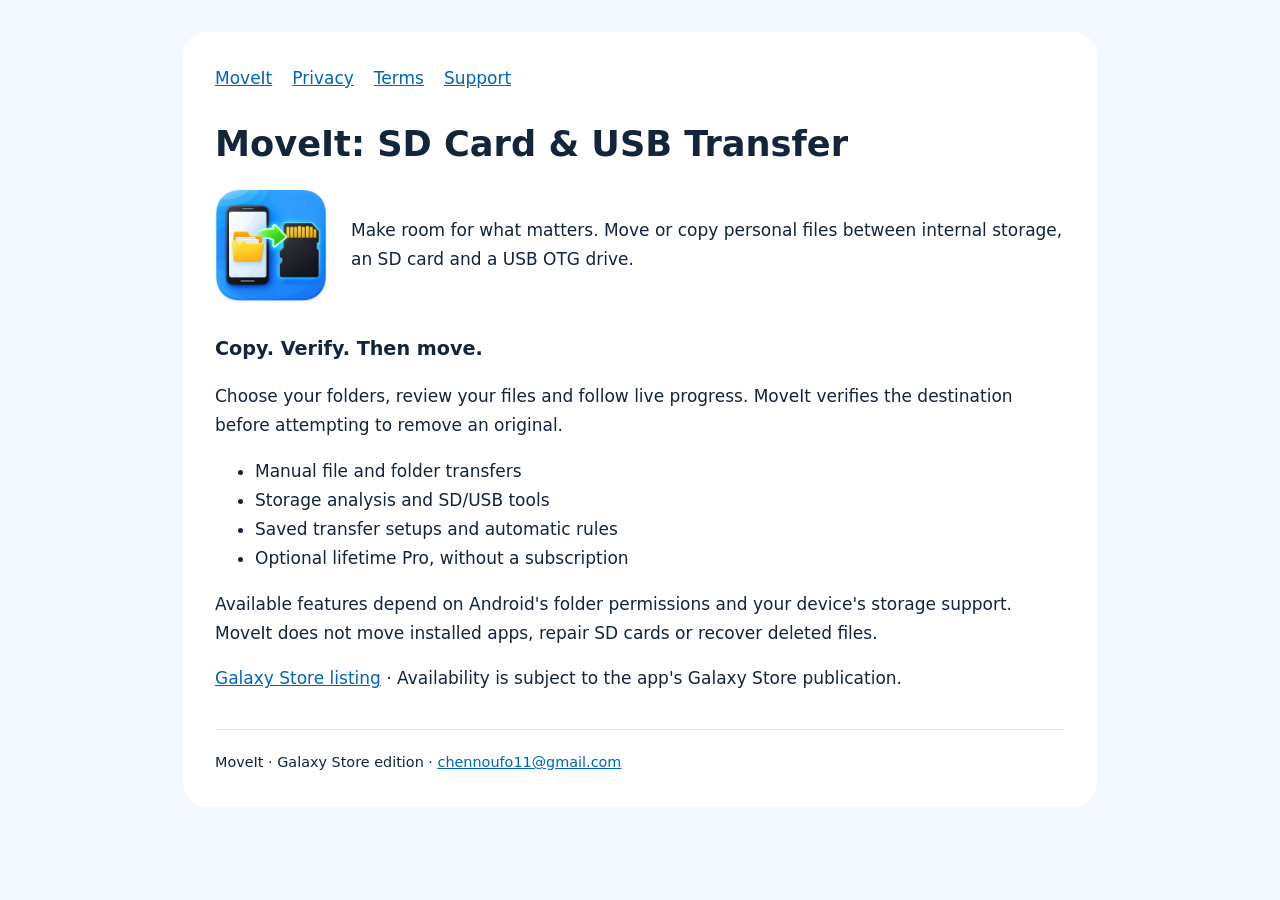
==== index.html @ 819d9bca "Prepare MoveIt Galaxy support pages and ads-off remote defaults" ====
<!doctype html>
<html lang="en"><head><meta charset="utf-8"><meta name="viewport" content="width=device-width, initial-scale=1"><title>MoveIt: SD Card & USB Transfer</title><style>body{margin:0;background:#f4f8ff;color:#13243b;font:17px/1.7 system-ui,-apple-system,sans-serif}main{max-width:850px;margin:32px auto;padding:32px;background:white;border-radius:24px}h1{font-size:2.2rem;line-height:1.2}h2{font-size:1.2rem;margin-top:2rem}a{color:#0065b8}nav{display:flex;gap:20px;flex-wrap:wrap;margin-bottom:30px}code{overflow-wrap:anywhere}.hero{display:flex;gap:24px;align-items:center}.icon{width:112px;height:112px}footer{border-top:1px solid #dce5f0;margin-top:36px;padding-top:20px;font-size:.9rem}@media(max-width:620px){main{margin:0;padding:24px;border-radius:0}.hero{align-items:start}.icon{width:80px;height:80px}h1{font-size:1.8rem}}</style></head><body><main><nav><a href="index.html">MoveIt</a><a href="privacy.html">Privacy</a><a href="terms.html">Terms</a><a href="help.html">Support</a></nav><h1>MoveIt: SD Card & USB Transfer</h1><div class="hero"><img class="icon" src="icon.png" alt="MoveIt phone to SD card icon"><p>Make room for what matters. Move or copy personal files between internal storage, an SD card and a USB OTG drive.</p></div><h2>Copy. Verify. Then move.</h2><p>Choose your folders, review your files and follow live progress. MoveIt verifies the destination before attempting to remove an original.</p><ul><li>Manual file and folder transfers</li><li>Storage analysis and SD/USB tools</li><li>Saved transfer setups and automatic rules</li><li>Optional lifetime Pro, without a subscription</li></ul><p>Available features depend on Android's folder permissions and your device's storage support. MoveIt does not move installed apps, repair SD cards or recover deleted files.</p><p><a href="https://galaxystore.samsung.com/detail/com.moveit.app.gx">Galaxy Store listing</a> · Availability is subject to the app's Galaxy Store publication.</p><footer>MoveIt · Galaxy Store edition · <a href="mailto:chennoufo11@gmail.com">chennoufo11@gmail.com</a></footer></main></body></html>
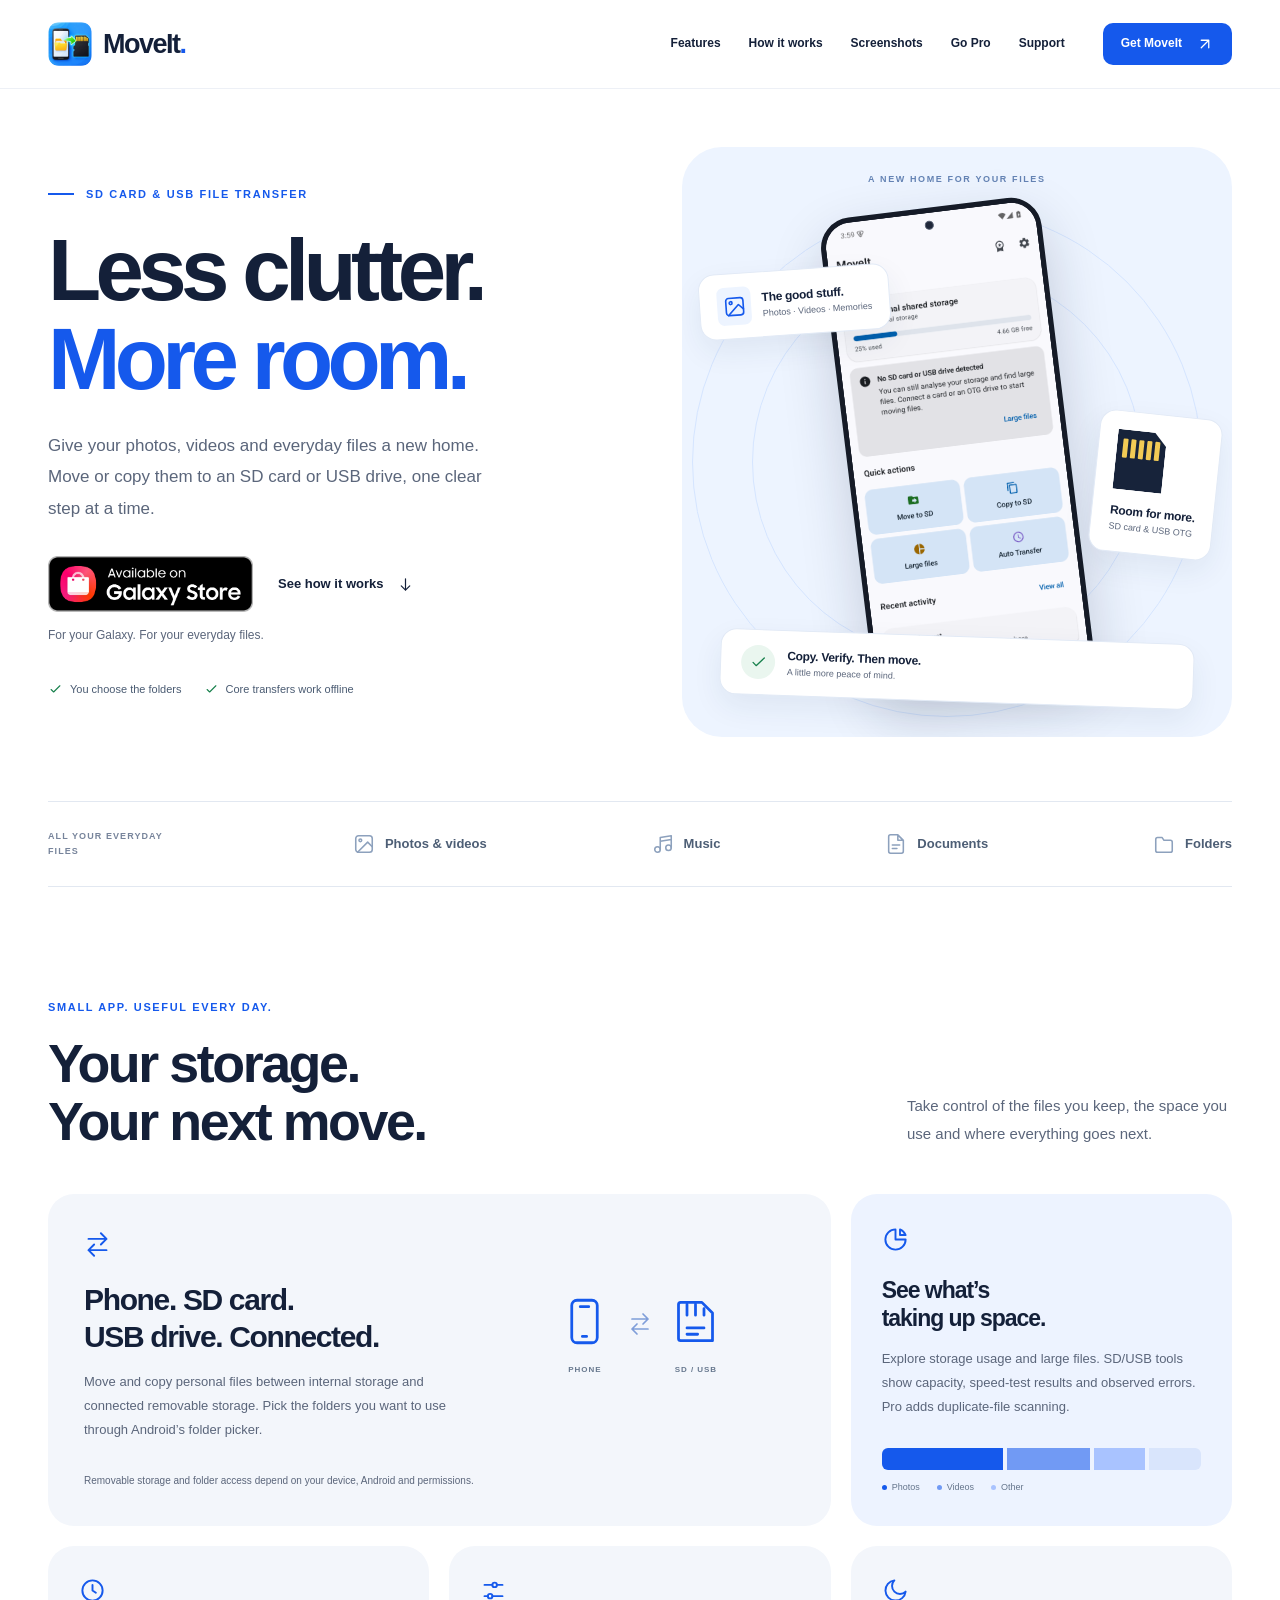
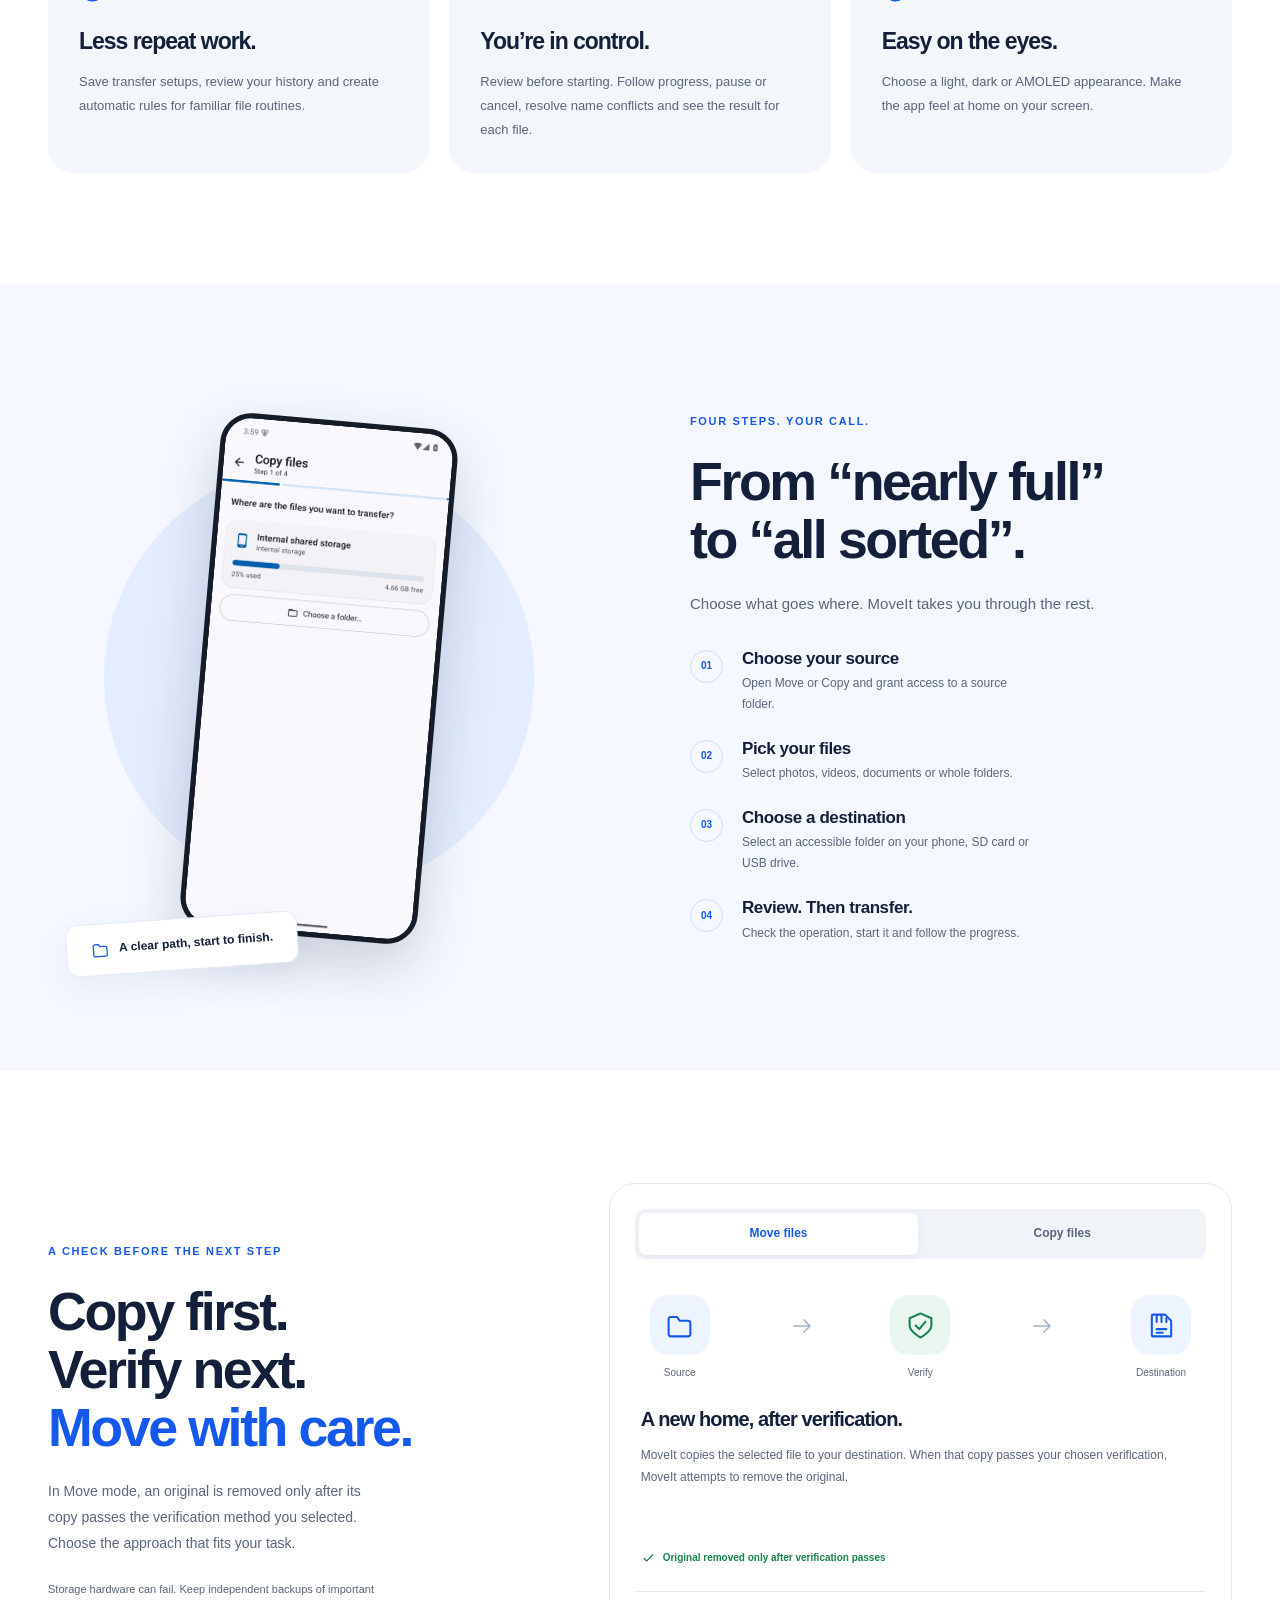
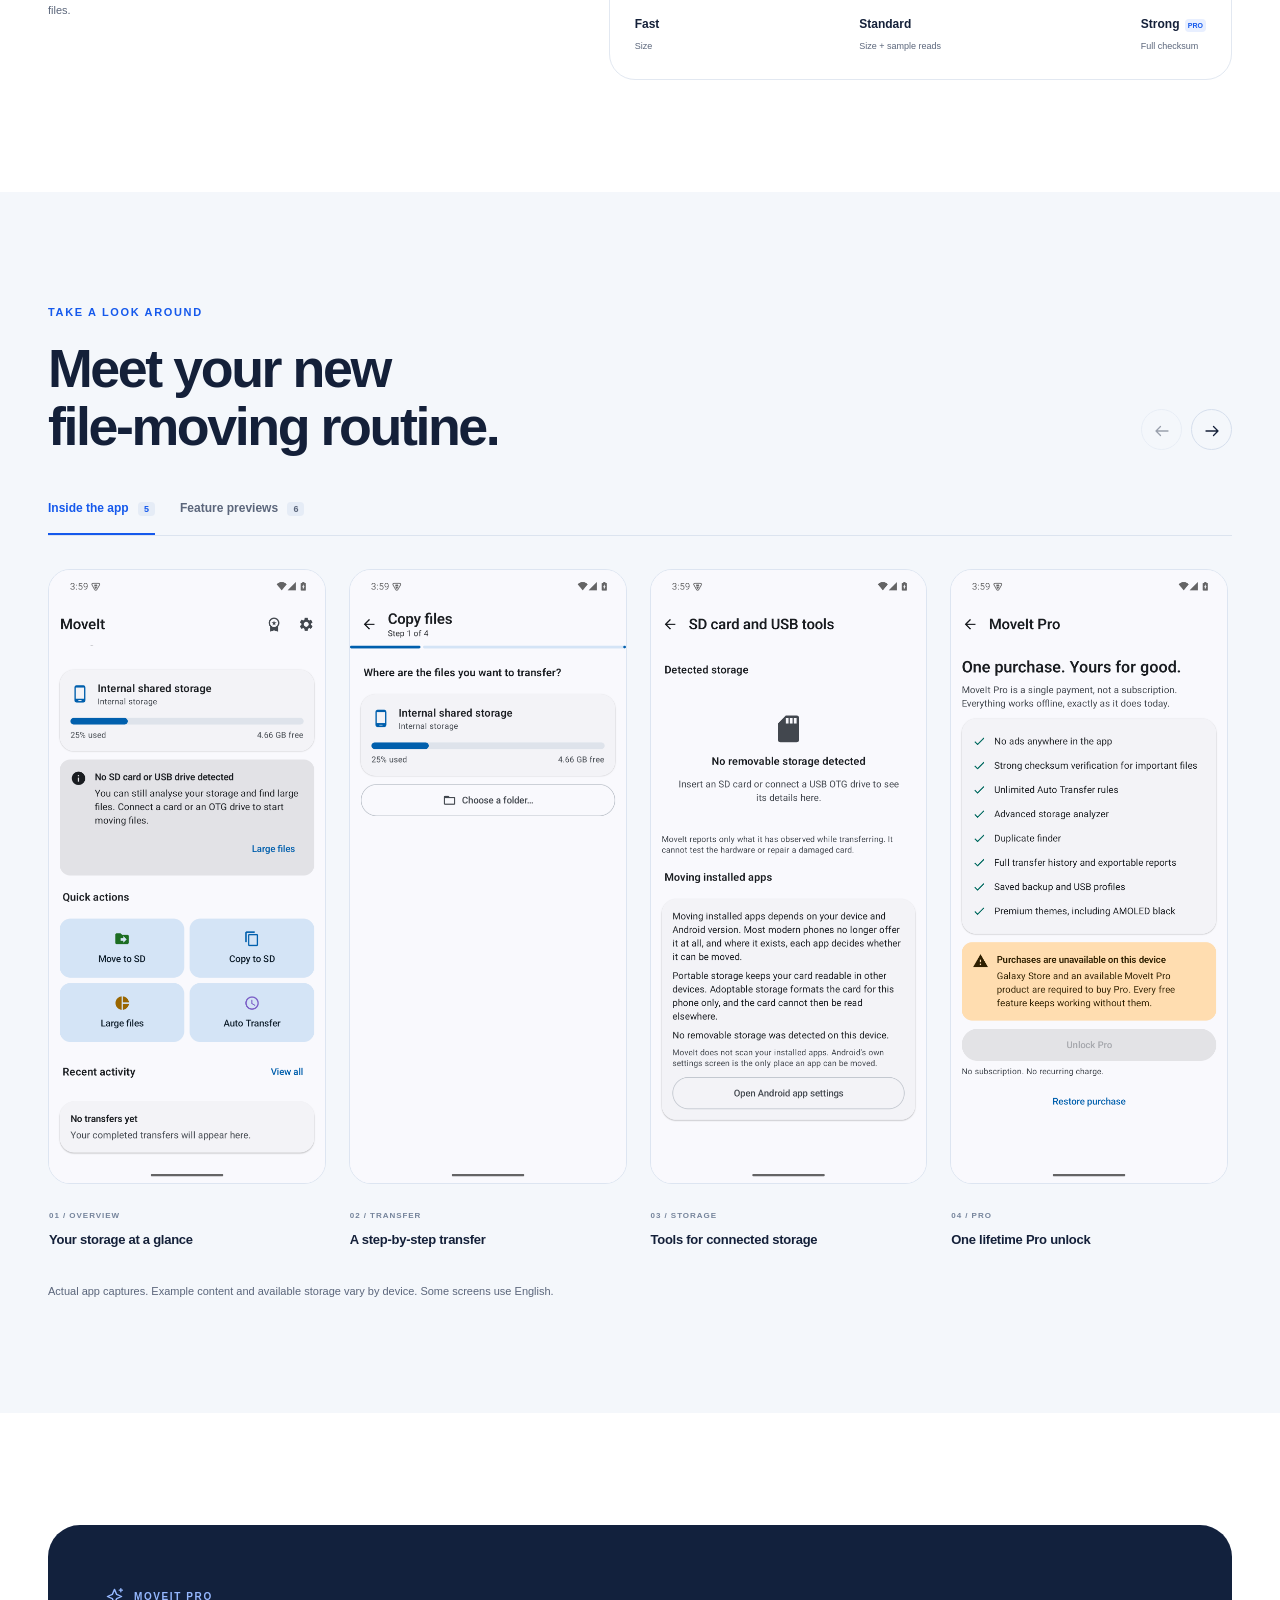
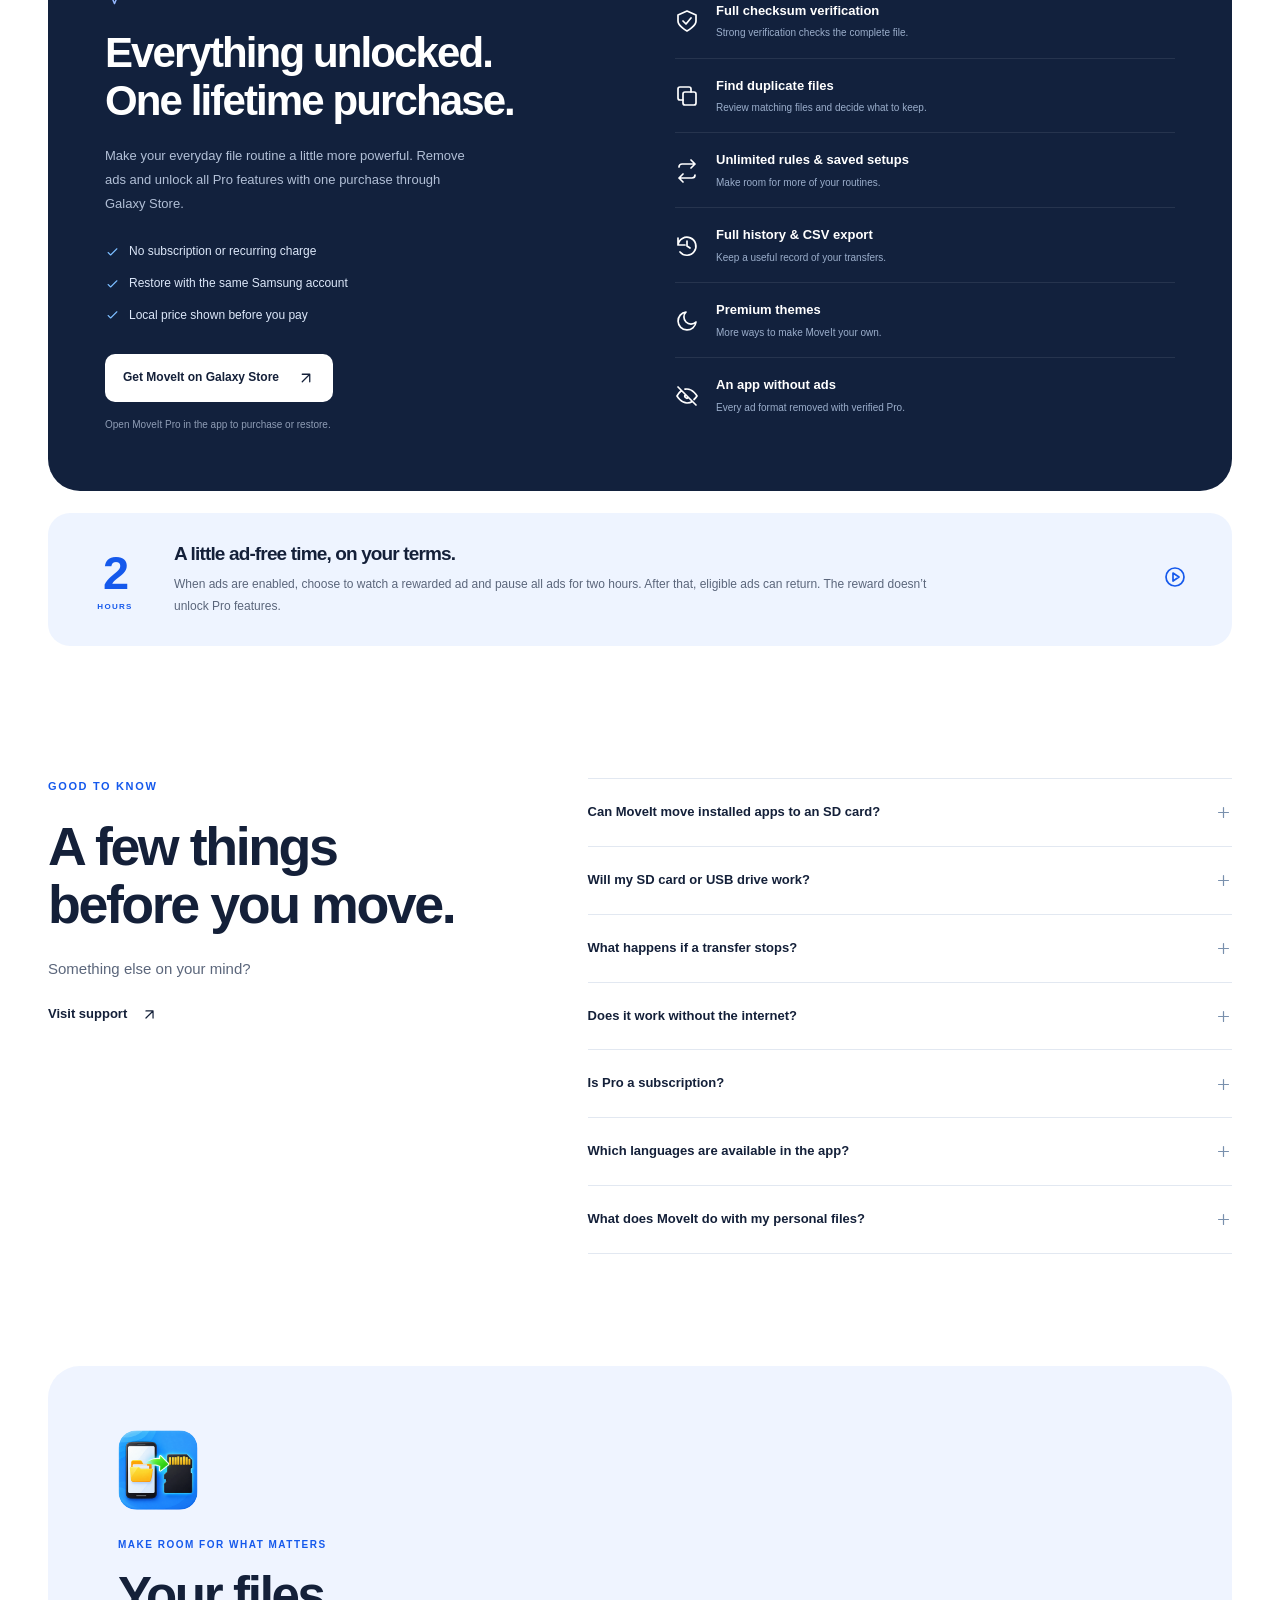
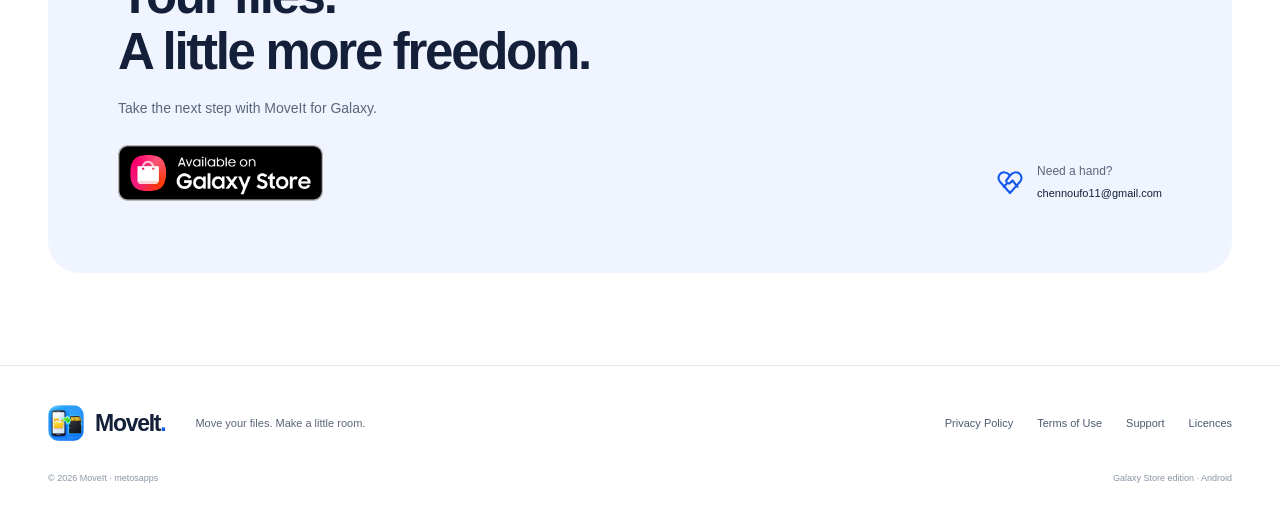
==== commit e2570577: "Build MoveIt landing page with screenshots, Pro details and support" ====
--- a/index.html
+++ b/index.html
@@ -1,2 +1,145 @@
 <!doctype html>
-<html lang="en"><head><meta charset="utf-8"><meta name="viewport" content="width=device-width, initial-scale=1"><title>MoveIt: SD Card & USB Transfer</title><style>body{margin:0;background:#f4f8ff;color:#13243b;font:17px/1.7 system-ui,-apple-system,sans-serif}main{max-width:850px;margin:32px auto;padding:32px;background:white;border-radius:24px}h1{font-size:2.2rem;line-height:1.2}h2{font-size:1.2rem;margin-top:2rem}a{color:#0065b8}nav{display:flex;gap:20px;flex-wrap:wrap;margin-bottom:30px}code{overflow-wrap:anywhere}.hero{display:flex;gap:24px;align-items:center}.icon{width:112px;height:112px}footer{border-top:1px solid #dce5f0;margin-top:36px;padding-top:20px;font-size:.9rem}@media(max-width:620px){main{margin:0;padding:24px;border-radius:0}.hero{align-items:start}.icon{width:80px;height:80px}h1{font-size:1.8rem}}</style></head><body><main><nav><a href="index.html">MoveIt</a><a href="privacy.html">Privacy</a><a href="terms.html">Terms</a><a href="help.html">Support</a></nav><h1>MoveIt: SD Card & USB Transfer</h1><div class="hero"><img class="icon" src="icon.png" alt="MoveIt phone to SD card icon"><p>Make room for what matters. Move or copy personal files between internal storage, an SD card and a USB OTG drive.</p></div><h2>Copy. Verify. Then move.</h2><p>Choose your folders, review your files and follow live progress. MoveIt verifies the destination before attempting to remove an original.</p><ul><li>Manual file and folder transfers</li><li>Storage analysis and SD/USB tools</li><li>Saved transfer setups and automatic rules</li><li>Optional lifetime Pro, without a subscription</li></ul><p>Available features depend on Android's folder permissions and your device's storage support. MoveIt does not move installed apps, repair SD cards or recover deleted files.</p><p><a href="https://galaxystore.samsung.com/detail/com.moveit.app.gx">Galaxy Store listing</a> · Availability is subject to the app's Galaxy Store publication.</p><footer>MoveIt · Galaxy Store edition · <a href="mailto:chennoufo11@gmail.com">chennoufo11@gmail.com</a></footer></main></body></html>
+<html lang="en">
+<head>
+  <meta charset="utf-8">
+  <meta name="viewport" content="width=device-width, initial-scale=1">
+  <meta name="theme-color" content="#1559ec">
+  <title>MoveIt — SD Card & USB File Transfer for Galaxy</title>
+  <meta name="description" content="Make room for what matters. Move and copy photos, videos, documents and folders to SD cards and USB OTG drives with MoveIt. Get it on Galaxy Store.">
+  <link rel="canonical" href="https://metosapps.github.io/moveit-galaxy-config/">
+  <meta property="og:type" content="website">
+  <meta property="og:title" content="MoveIt — Less clutter. More room.">
+  <meta property="og:description" content="Your files, a little more freedom. Move or copy to an SD card or USB drive. Galaxy Store edition.">
+  <meta property="og:url" content="https://metosapps.github.io/moveit-galaxy-config/">
+  <meta property="og:image" content="https://metosapps.github.io/moveit-galaxy-config/assets/07-featured-banner.png">
+  <meta property="og:image:width" content="1672">
+  <meta property="og:image:height" content="941">
+  <meta name="twitter:card" content="summary_large_image">
+  <link rel="icon" type="image/png" href="icon.png">
+  <link rel="apple-touch-icon" href="icon.png">
+  <link rel="stylesheet" href="styles.css">
+  <script src="site-config.js" defer></script>
+  <script src="site.js" defer></script>
+  <script type="application/ld+json">
+  {"@context":"https://schema.org","@type":"SoftwareApplication","name":"MoveIt","applicationCategory":"UtilitiesApplication","operatingSystem":"Android","description":"Move and copy personal files between internal storage, SD cards and USB OTG drives.","url":"https://metosapps.github.io/moveit-galaxy-config/","image":"https://metosapps.github.io/moveit-galaxy-config/icon.png","downloadUrl":"https://galaxystore.samsung.com/detail/com.moveit.app.gx","softwareVersion":"1.0.1","isAccessibleForFree":true}
+  </script>
+</head>
+<body>
+<a class="skip-link" href="#main">Skip to content</a>
+<header class="site-header">
+  <div class="container nav-wrap">
+    <a class="brand" href="./" aria-label="MoveIt home"><img src="icon.png" alt="" width="44" height="44"><span>MoveIt<span class="brand-dot">.</span></span></a>
+    <button class="menu-toggle" type="button" aria-label="Open navigation" aria-expanded="false" aria-controls="main-nav"><i data-icon="menu"></i></button>
+    <nav id="main-nav" class="main-nav" aria-label="Main navigation">
+      <a href="#features">Features</a><a href="#how-it-works">How it works</a><a href="#screenshots">Screenshots</a><a href="#pro">Go Pro</a><a href="help.html">Support</a>
+    </nav>
+    <a class="button button-small nav-download" data-store-link href="https://galaxystore.samsung.com/detail/com.moveit.app.gx" target="_blank" rel="noopener">Get MoveIt <i data-icon="arrow-up-right"></i></a>
+  </div>
+</header>
+<main id="main">
+  <section class="hero container" aria-labelledby="hero-title">
+    <div class="hero-copy">
+      <div class="eyebrow"><span class="eyebrow-line"></span> SD CARD & USB FILE TRANSFER</div>
+      <h1 id="hero-title">Less clutter.<br><span>More room.</span></h1>
+      <p class="hero-description">Give your photos, videos and everyday files a new home. Move or copy them to an SD card or USB drive, one clear step at a time.</p>
+      <div class="hero-actions">
+        <a class="store-badge" data-store-link href="https://galaxystore.samsung.com/detail/com.moveit.app.gx" target="_blank" rel="noopener" aria-label="Download MoveIt on Galaxy Store"><img src="assets/galaxy-store-badge.png" alt="Available on Galaxy Store" width="652" height="177"></a>
+        <a class="text-link" href="#how-it-works">See how it works <i data-icon="arrow-down"></i></a>
+      </div>
+      <p class="hero-note">For your Galaxy. For your everyday files.</p>
+      <div class="hero-trust"><span><i data-icon="check"></i> You choose the folders</span><span><i data-icon="check"></i> Core transfers work offline</span></div>
+    </div>
+    <div class="hero-visual" aria-label="MoveIt dashboard preview">
+      <div class="visual-orbit orbit-one"></div><div class="visual-orbit orbit-two"></div>
+      <div class="visual-label">A NEW HOME FOR YOUR FILES</div>
+      <div class="phone hero-phone"><img src="assets/screen-dashboard.png" alt="MoveIt dashboard with storage overview and shortcuts to move, copy, large files and auto transfer" width="1080" height="2400" fetchpriority="high"><span class="phone-camera" aria-hidden="true"></span></div>
+      <div class="floating-card media-float" aria-hidden="true"><div class="file-glyph"><i data-icon="image"></i></div><div><strong>The good stuff.</strong><span>Photos · Videos · Memories</span></div></div>
+      <div class="floating-card sd-float" aria-hidden="true"><div class="sd-graphic"><span></span><span></span><span></span><span></span><span></span></div><strong>Room for more.</strong><span>SD card & USB OTG</span></div>
+      <div class="floating-card verify-float" aria-hidden="true"><div class="verified-icon"><i data-icon="check"></i></div><div><strong>Copy. Verify. Then move.</strong><span>A little more peace of mind.</span></div></div>
+    </div>
+  </section>
+
+  <div class="file-strip container" aria-label="Supported personal file types">
+    <span class="strip-label">ALL YOUR EVERYDAY FILES</span>
+    <span><i data-icon="image"></i> Photos & videos</span><span><i data-icon="music"></i> Music</span><span><i data-icon="file"></i> Documents</span><span><i data-icon="folder"></i> Folders</span>
+  </div>
+
+  <section class="section container" id="features" aria-labelledby="features-title">
+    <div class="section-heading"><div><p class="eyebrow">SMALL APP. USEFUL EVERY DAY.</p><h2 id="features-title">Your storage.<br>Your next move.</h2></div><p>Take control of the files you keep, the space you use and where everything goes next.</p></div>
+    <div class="feature-grid">
+      <article class="feature feature-wide"><div class="feature-text"><span class="feature-icon"><i data-icon="transfer"></i></span><h3>Phone. SD card.<br>USB drive. Connected.</h3><p>Move and copy personal files between internal storage and connected removable storage. Pick the folders you want to use through Android’s folder picker.</p></div><div class="connection-diagram" aria-hidden="true"><div class="device-node"><i data-icon="smartphone"></i><span>PHONE</span></div><div class="connection-line"><i data-icon="transfer"></i></div><div class="device-node"><i data-icon="sd-card"></i><span>SD / USB</span></div></div><p class="fine-print">Removable storage and folder access depend on your device, Android and permissions.</p></article>
+      <article class="feature feature-blue"><span class="feature-icon"><i data-icon="chart"></i></span><h3>See what’s<br>taking up space.</h3><p>Explore storage usage and large files. SD/USB tools show capacity, speed-test results and observed errors. Pro adds duplicate-file scanning.</p><div class="storage-art" aria-hidden="true"><span></span><span></span><span></span><span></span></div><div class="storage-legend" aria-hidden="true"><span>Photos</span><span>Videos</span><span>Other</span></div></article>
+      <article class="feature"><span class="feature-icon"><i data-icon="clock"></i></span><h3>Less repeat work.</h3><p>Save transfer setups, review your history and create automatic rules for familiar file routines.</p></article>
+      <article class="feature"><span class="feature-icon"><i data-icon="sliders"></i></span><h3>You’re in control.</h3><p>Review before starting. Follow progress, pause or cancel, resolve name conflicts and see the result for each file.</p></article>
+      <article class="feature"><span class="feature-icon"><i data-icon="moon"></i></span><h3>Easy on the eyes.</h3><p>Choose a light, dark or AMOLED appearance. Make the app feel at home on your screen.</p></article>
+    </div>
+  </section>
+
+  <section class="workflow-section" id="how-it-works" aria-labelledby="workflow-title">
+    <div class="container workflow-layout">
+      <div class="workflow-visual"><div class="workflow-circle"></div><div class="phone workflow-phone"><img src="assets/screen-copy-wizard.png" alt="The MoveIt copy wizard showing source, file selection, destination and review steps" width="1080" height="2400" loading="lazy"></div><span class="workflow-sticker"><i data-icon="folder"></i> A clear path, start to finish.</span></div>
+      <div class="workflow-copy"><p class="eyebrow">FOUR STEPS. YOUR CALL.</p><h2 id="workflow-title">From “nearly full”<br>to “all sorted”.</h2><p class="section-intro">Choose what goes where. MoveIt takes you through the rest.</p>
+        <ol class="steps"><li><span>01</span><div><h3>Choose your source</h3><p>Open Move or Copy and grant access to a source folder.</p></div></li><li><span>02</span><div><h3>Pick your files</h3><p>Select photos, videos, documents or whole folders.</p></div></li><li><span>03</span><div><h3>Choose a destination</h3><p>Select an accessible folder on your phone, SD card or USB drive.</p></div></li><li><span>04</span><div><h3>Review. Then transfer.</h3><p>Check the operation, start it and follow the progress.</p></div></li></ol>
+      </div>
+    </div>
+  </section>
+
+  <section class="section container verification-section" aria-labelledby="verify-title">
+    <div class="verification-copy"><p class="eyebrow">A CHECK BEFORE THE NEXT STEP</p><h2 id="verify-title">Copy first.<br>Verify next.<br><span>Move with care.</span></h2><p>In Move mode, an original is removed only after its copy passes the verification method you selected. Choose the approach that fits your task.</p><p class="fine-print">Storage hardware can fail. Keep independent backups of important files.</p></div>
+    <div class="mode-panel">
+      <div class="segmented" role="group" aria-label="Compare copy and move modes"><button type="button" class="active" data-mode="move" aria-pressed="true">Move files</button><button type="button" data-mode="copy" aria-pressed="false">Copy files</button></div>
+      <div class="mode-diagram" aria-hidden="true"><div><span class="round-icon"><i data-icon="folder"></i></span><small>Source</small></div><i class="diagram-arrow" data-icon="arrow-right"></i><div><span class="round-icon check-round"><i data-icon="shield-check"></i></span><small>Verify</small></div><i class="diagram-arrow" data-icon="arrow-right"></i><div><span class="round-icon"><i data-icon="sd-card"></i></span><small>Destination</small></div></div>
+      <div class="mode-content" aria-live="polite"><h3 id="mode-title">A new home, after verification.</h3><p id="mode-text">MoveIt copies the selected file to your destination. When that copy passes your chosen verification, MoveIt attempts to remove the original.</p><span class="mode-outcome" id="mode-outcome"><i data-icon="check"></i> Original removed only after verification passes</span></div>
+      <div class="verification-levels"><span>Fast <small>Size</small></span><span>Standard <small>Size + sample reads</small></span><span>Strong <b>PRO</b><small>Full checksum</small></span></div>
+    </div>
+  </section>
+
+  <section class="screens-section section" id="screenshots" aria-labelledby="screens-title">
+    <div class="container"><div class="section-heading"><div><p class="eyebrow">TAKE A LOOK AROUND</p><h2 id="screens-title">Meet your new<br>file-moving routine.</h2></div><div class="gallery-controls"><button class="round-button" data-gallery-prev aria-label="Previous screenshots"><i data-icon="arrow-left"></i></button><button class="round-button" data-gallery-next aria-label="Next screenshots"><i data-icon="arrow-right"></i></button></div></div>
+      <div class="gallery-tabs" role="tablist" aria-label="Screenshot galleries"><button id="tab-app" role="tab" aria-selected="true" aria-controls="gallery-app" class="active" tabindex="0" data-gallery-tab="app">Inside the app <span>5</span></button><button id="tab-features" role="tab" aria-selected="false" aria-controls="gallery-features" tabindex="-1" data-gallery-tab="features">Feature previews <span>6</span></button></div>
+      <div id="gallery-app" class="gallery-track" role="tabpanel" aria-labelledby="tab-app" tabindex="0">
+        <figure class="screenshot-card"><button class="screenshot-open" data-preview="assets/screen-dashboard.png" data-caption="Your storage at a glance" aria-label="Enlarge dashboard screenshot"><img src="assets/screen-dashboard.png" alt="MoveIt dashboard with storage summary and quick actions" width="1080" height="2400" loading="lazy"></button><figcaption><span>01 / OVERVIEW</span><h3>Your storage at a glance</h3></figcaption></figure>
+        <figure class="screenshot-card"><button class="screenshot-open" data-preview="assets/screen-copy-wizard.png" data-caption="A step-by-step transfer" aria-label="Enlarge copy wizard screenshot"><img src="assets/screen-copy-wizard.png" alt="Copy wizard with source, files, destination and review stages" width="1080" height="2400" loading="lazy"></button><figcaption><span>02 / TRANSFER</span><h3>A step-by-step transfer</h3></figcaption></figure>
+        <figure class="screenshot-card"><button class="screenshot-open" data-preview="assets/screen-sd-usb-tools.png" data-caption="Tools for connected storage" aria-label="Enlarge SD and USB tools screenshot"><img src="assets/screen-sd-usb-tools.png" alt="SD and USB tools in MoveIt" width="1080" height="2400" loading="lazy"></button><figcaption><span>03 / STORAGE</span><h3>Tools for connected storage</h3></figcaption></figure>
+        <figure class="screenshot-card"><button class="screenshot-open" data-preview="assets/screen-samsung-pro.png" data-caption="One lifetime Pro unlock" aria-label="Enlarge MoveIt Pro screenshot"><img src="assets/screen-samsung-pro.png" alt="MoveIt Pro features and Samsung purchase controls" width="1080" height="2400" loading="lazy"></button><figcaption><span>04 / PRO</span><h3>One lifetime Pro unlock</h3></figcaption></figure>
+        <figure class="screenshot-card"><button class="screenshot-open" data-preview="assets/screen-reward.png" data-caption="An optional two-hour ad break" aria-label="Enlarge ad-free reward screenshot"><img src="assets/screen-reward.png" alt="MoveIt with an active two-hour ad-free reward" width="1080" height="2400" loading="lazy"></button><figcaption><span>05 / REWARDS</span><h3>An optional two-hour ad break</h3></figcaption></figure>
+      </div>
+      <div id="gallery-features" class="gallery-track gallery-promotional" role="tabpanel" aria-labelledby="tab-features" tabindex="0" hidden>
+        <figure class="screenshot-card"><button class="screenshot-open" data-preview="assets/01-move-files-make-room.png" data-caption="Move files. Make room." aria-label="Enlarge product overview poster"><img src="assets/01-move-files-make-room.png" alt="MoveIt promotional overview of moving personal files to an SD card" width="941" height="1672" loading="lazy"></button><figcaption><span>01 / MOVEIT</span><h3>Move files. Make room.</h3></figcaption></figure>
+        <figure class="screenshot-card"><button class="screenshot-open" data-preview="assets/02-pick-review-transfer.png" data-caption="Pick. Review. Transfer." aria-label="Enlarge transfer workflow poster"><img src="assets/02-pick-review-transfer.png" alt="Promotional composition of the four-step transfer workflow" width="941" height="1672" loading="lazy"></button><figcaption><span>02 / WORKFLOW</span><h3>Pick. Review. Transfer.</h3></figcaption></figure>
+        <figure class="screenshot-card"><button class="screenshot-open" data-preview="assets/03-copy-verify-move.png" data-caption="Copy. Verify. Then move." aria-label="Enlarge verification poster"><img src="assets/03-copy-verify-move.png" alt="Promotional composition explaining copy verification before source removal" width="941" height="1672" loading="lazy"></button><figcaption><span>03 / VERIFICATION</span><h3>Copy. Verify. Then move.</h3></figcaption></figure>
+        <figure class="screenshot-card"><button class="screenshot-open" data-preview="assets/04-sd-and-usb.png" data-caption="SD cards. USB drives. One app." aria-label="Enlarge removable storage poster"><img src="assets/04-sd-and-usb.png" alt="Promotional composition showing SD card and USB storage support" width="941" height="1672" loading="lazy"></button><figcaption><span>04 / CONNECT</span><h3>SD cards. USB drives. One app.</h3></figcaption></figure>
+        <figure class="screenshot-card"><button class="screenshot-open" data-preview="assets/05-two-hours-ad-free.png" data-caption="Watch once. Pause ads." aria-label="Enlarge ad-free reward poster"><img src="assets/05-two-hours-ad-free.png" alt="Promotional composition describing an optional rewarded ad for two hours without ads" width="941" height="1672" loading="lazy"></button><figcaption><span>05 / TWO-HOUR REWARD</span><h3>Watch once. Pause ads.</h3></figcaption></figure>
+        <figure class="screenshot-card"><button class="screenshot-open" data-preview="assets/06-lifetime-pro.png" data-caption="Unlock it all. Keep it forever." aria-label="Enlarge lifetime Pro poster"><img src="assets/06-lifetime-pro.png" alt="Promotional composition for the one-time lifetime Pro unlock" width="941" height="1672" loading="lazy"></button><figcaption><span>06 / LIFETIME PRO</span><h3>Unlock it all. Keep it forever.</h3></figcaption></figure>
+      </div>
+      <p id="gallery-note" class="fine-print gallery-note">Actual app captures. Example content and available storage vary by device. Some screens use English.</p>
+    </div>
+  </section>
+
+  <section class="section container" id="pro" aria-labelledby="pro-title">
+    <div class="pro-panel">
+      <div class="pro-copy"><span class="pro-label"><i data-icon="sparkles"></i> MOVEIT PRO</span><h2 id="pro-title">Everything unlocked.<br>One lifetime purchase.</h2><p>Make your everyday file routine a little more powerful. Remove ads and unlock all Pro features with one purchase through Galaxy Store.</p><ul class="pro-benefits"><li><i data-icon="check"></i> No subscription or recurring charge</li><li><i data-icon="check"></i> Restore with the same Samsung account</li><li><i data-icon="check"></i> Local price shown before you pay</li></ul><a class="button button-white" data-store-link href="https://galaxystore.samsung.com/detail/com.moveit.app.gx" target="_blank" rel="noopener">Get MoveIt on Galaxy Store <i data-icon="arrow-up-right"></i></a><p class="pro-footnote">Open MoveIt Pro in the app to purchase or restore.</p></div>
+      <div class="pro-features"><div><i data-icon="shield-check"></i><span><strong>Full checksum verification</strong><small>Strong verification checks the complete file.</small></span></div><div><i data-icon="copy"></i><span><strong>Find duplicate files</strong><small>Review matching files and decide what to keep.</small></span></div><div><i data-icon="repeat"></i><span><strong>Unlimited rules & saved setups</strong><small>Make room for more of your routines.</small></span></div><div><i data-icon="history"></i><span><strong>Full history & CSV export</strong><small>Keep a useful record of your transfers.</small></span></div><div><i data-icon="moon"></i><span><strong>Premium themes</strong><small>More ways to make MoveIt your own.</small></span></div><div><i data-icon="eye-off"></i><span><strong>An app without ads</strong><small>Every ad format removed with verified Pro.</small></span></div></div>
+    </div>
+    <div class="reward-strip"><span class="reward-time">2<span>HOURS</span></span><div><h3>A little ad-free time, on your terms.</h3><p>When ads are enabled, choose to watch a rewarded ad and pause all ads for two hours. After that, eligible ads can return. The reward doesn’t unlock Pro features.</p></div><i class="reward-icon" data-icon="play-circle"></i></div>
+  </section>
+
+  <section class="section container faq-section" id="faq" aria-labelledby="faq-title">
+    <div><p class="eyebrow">GOOD TO KNOW</p><h2 id="faq-title">A few things<br>before you move.</h2><p class="section-intro">Something else on your mind?</p><a href="help.html" class="text-link">Visit support <i data-icon="arrow-up-right"></i></a></div>
+    <div class="faq-list">
+      <details><summary>Can MoveIt move installed apps to an SD card?<i data-icon="plus"></i></summary><p>MoveIt transfers personal files and folders. It does not move installed apps, repair SD cards, recover deleted files or increase RAM.</p></details>
+      <details><summary>Will my SD card or USB drive work?<i data-icon="plus"></i></summary><p>Your phone must support the connected storage. For USB drives, USB OTG support and a suitable adapter may be needed. Android controls which folders you can access. System and some application folders may be restricted, and read-only or full drives cannot accept files.</p></details>
+      <details><summary>What happens if a transfer stops?<i data-icon="plus"></i></summary><p>Reopen MoveIt to review an interrupted session. Recovery can resume the session, while incomplete individual files restart from the beginning. Check results before retrying, keep separate backups and do not disconnect storage during a transfer.</p></details>
+      <details><summary>Does it work without the internet?<i data-icon="plus"></i></summary><p>Core file transfers work offline. Purchases, purchase restoration, ads and optional online services need a connection. Previously verified lifetime Pro access can work offline.</p></details>
+      <details><summary>Is Pro a subscription?<i data-icon="plus"></i></summary><p>No. MoveIt Pro is a one-time lifetime purchase for the Galaxy Store edition. Galaxy Store displays the local price before checkout. To restore, sign into the same Samsung account and use Restore purchase in the app.</p></details>
+      <details><summary>Which languages are available in the app?<i data-icon="plus"></i></summary><p>The language picker offers 30 locales with partial interface translations. Onboarding, shared controls and the dashboard are translated; some feature screens remain in English. Full functionality may not be available on devices that do not support the app’s interface languages.</p></details>
+      <details><summary>What does MoveIt do with my personal files?<i data-icon="plus"></i></summary><p>You choose the folders MoveIt can use. MoveIt does not upload your file contents, file names, paths, thumbnails or file hashes. Optional service providers have their own data practices. Read the <a href="privacy.html">Privacy Policy</a> for permissions, purchases, advertising and your controls.</p></details>
+    </div>
+  </section>
+
+  <section class="download-section container" aria-labelledby="download-title"><div><img src="icon.png" width="80" height="80" alt="MoveIt app icon"><p class="eyebrow">MAKE ROOM FOR WHAT MATTERS</p><h2 id="download-title">Your files.<br>A little more freedom.</h2><p>Take the next step with MoveIt for Galaxy.</p><a class="store-badge" data-store-link href="https://galaxystore.samsung.com/detail/com.moveit.app.gx" target="_blank" rel="noopener" aria-label="Download MoveIt on Galaxy Store"><img src="assets/galaxy-store-badge.png" alt="Available on Galaxy Store" width="652" height="177" loading="lazy"></a></div><div class="download-note"><i data-icon="heart-handshake"></i><span>Need a hand?<br><a href="mailto:chennoufo11@gmail.com">chennoufo11@gmail.com</a></span></div></section>
+</main>
+<footer class="site-footer"><div class="container"><div class="footer-top"><a class="brand" href="./"><img src="icon.png" width="36" height="36" alt=""><span>MoveIt<span class="brand-dot">.</span></span></a><p>Move your files. Make a little room.</p><nav aria-label="Footer"><a href="privacy.html">Privacy Policy</a><a href="terms.html">Terms of Use</a><a href="help.html">Support</a><a href="licenses.html">Licences</a></nav></div><div class="footer-bottom"><span>© 2026 MoveIt · metosapps</span><span>Galaxy Store edition · Android</span></div></div></footer>
+<dialog id="screenshot-dialog" class="lightbox" aria-labelledby="lightbox-caption"><div class="lightbox-bar"><p id="lightbox-caption"></p><button class="round-button" data-close-preview aria-label="Close screenshot preview"><i data-icon="x"></i></button></div><div class="lightbox-image-wrap"><img id="lightbox-image" alt=""></div><div class="lightbox-bottom"><button class="round-button" data-preview-prev aria-label="Previous screenshot"><i data-icon="arrow-left"></i></button><span id="lightbox-count"></span><button class="round-button" data-preview-next aria-label="Next screenshot"><i data-icon="arrow-right"></i></button></div></dialog>
+<noscript><p class="noscript-note">All app information and downloads are available without JavaScript. Open screenshot images directly to view them at full size.</p></noscript>
+</body></html>
--- a/styles.css
+++ b/styles.css
@@ -0,0 +1,20 @@
+@charset "UTF-8";
+:root{--ink:#142039;--muted:#5b667b;--blue:#1559ec;--blue-dark:#1046ba;--line:#e2e8f1;--paper:#fff;--pale:#f3f6fb;--green:#18814d;--radius:26px;--font:Inter,"Aptos","Helvetica Neue",Arial,sans-serif;color-scheme:light;scroll-behavior:smooth;scroll-padding-top:105px}
+*{box-sizing:border-box}body{margin:0;font:16px/1.65 var(--font);background:var(--paper);color:var(--ink);-webkit-font-smoothing:antialiased}body.modal-open{overflow:hidden}img{max-width:100%;height:auto;display:block}a{color:inherit;text-decoration:none}button,input{font:inherit}button,a{-webkit-tap-highlight-color:transparent}button{cursor:pointer}button:disabled{opacity:.4;cursor:default}button:focus-visible,a:focus-visible,summary:focus-visible,[tabindex]:focus-visible{outline:3px solid var(--blue);outline-offset:6px}p,h1,h2,h3{margin:0}ul,ol{margin:0;padding:0}svg.icon{width:24px;height:24px;display:inline-block;flex-shrink:0;vertical-align:middle;fill:none;stroke:currentColor;stroke-width:1.7;stroke-linecap:round;stroke-linejoin:round}[hidden]{display:none!important}.container{width:min(1200px,calc(100% - 96px));margin-inline:auto}.section{padding-top:112px;padding-bottom:112px}.eyebrow{font-size:11px;line-height:1.5;font-weight:750;letter-spacing:.15em;color:var(--blue);margin-bottom:22px}h1,h2,h3{letter-spacing:-.045em}h2{font-size:clamp(36px,4.2vw,55px);line-height:1.08;font-weight:720}h3{font-size:23px;line-height:1.25;font-weight:650}.fine-print{font-size:12px;line-height:1.7;color:var(--muted)}.button{display:inline-flex;gap:18px;align-items:center;justify-content:center;padding:16px 24px;border-radius:10px;background:var(--blue);color:#fff;font-size:14px;font-weight:650;border:0;transition:background .2s,transform .2s}.button:hover{background:var(--blue-dark);transform:translateY(-2px)}.button .icon{width:18px;height:18px}.button-small{padding:11px 18px;font-size:12px;gap:14px}.text-link{display:inline-flex;align-items:center;gap:14px;font-size:13px;font-weight:650;line-height:1.4}.text-link:hover{color:var(--blue)}.text-link .icon{width:17px;height:17px}.skip-link{position:fixed;top:-70px;left:20px;padding:12px 22px;background:var(--ink);color:white;z-index:1000}.skip-link:focus{top:10px}
+.site-header{position:sticky;top:0;z-index:20;background:rgba(255,255,255,.97);border-bottom:1px solid #edf0f6;backdrop-filter:blur(12px)}.nav-wrap{height:88px;display:flex;align-items:center;gap:38px}.brand{display:inline-flex;gap:11px;align-items:center;font-size:27px;font-weight:800;letter-spacing:-.055em;line-height:1}.brand img{border-radius:11px;flex-shrink:0}.brand-dot{color:var(--blue)}.main-nav{display:flex;gap:28px;margin-left:auto;font-size:12px;font-weight:600}.main-nav a{padding-block:10px}.main-nav a:hover,.site-footer nav a:hover{color:var(--blue)}.menu-toggle{display:none;border:0;background:none;padding:10px}.nav-download{flex-shrink:0}
+.hero{display:grid;grid-template-columns:1.05fr 1fr;gap:56px;align-items:center;padding-top:58px;padding-bottom:64px}.hero-copy{padding-block:28px}.hero .eyebrow{display:flex;gap:12px;align-items:center}.eyebrow-line{height:2px;width:26px;display:inline-block;background:var(--blue)}h1{font-size:clamp(58px,6.8vw,88px);line-height:1.025;font-weight:760;margin-bottom:27px;letter-spacing:-.065em}h1 span{color:var(--blue)}.hero-description{font-size:17px;line-height:1.85;max-width:440px;color:var(--muted)}.hero-actions{display:flex;align-items:center;gap:25px;flex-wrap:wrap;margin-top:32px}.store-badge{display:inline-block;border-radius:9px;transition:transform .2s;flex-shrink:0}.store-badge:hover{transform:translateY(-3px)}.store-badge img{width:205px;height:auto}.hero-note{font-size:12px;color:var(--muted);margin-top:14px}.hero-trust{margin-top:34px;display:flex;flex-wrap:wrap;gap:14px 22px;font-size:11px;color:#4a5b72}.hero-trust span{display:flex;align-items:center;gap:7px}.hero-trust .icon{width:15px;height:15px;color:var(--green)}.hero-visual{height:590px;position:relative;border-radius:40px;background:#edf4ff;isolation:isolate;overflow:hidden}.visual-orbit{position:absolute;z-index:-1;border:1px solid #d5e5ff;border-radius:50%;width:510px;height:510px;top:60px;left:10px}.orbit-two{width:390px;height:390px;top:120px;left:70px}.visual-label{position:absolute;top:25px;left:0;right:0;text-align:center;font-size:9px;font-weight:750;letter-spacing:.18em;color:#6483b4}.phone{background:#151b27;border:5px solid #151b27;border-radius:31px;overflow:hidden;box-shadow:0 22px 55px #14203930;position:relative}.phone img{width:100%;height:auto;display:block;border-radius:25px}.hero-phone{position:absolute;width:222px;left:calc(50% - 111px);top:59px;transform:rotate(-7deg);z-index:1}.phone-camera{position:absolute;top:8px;left:calc(50% - 5px);width:9px;height:9px;background:#20283a;border:1px solid #555e70;border-radius:100%}.floating-card{position:absolute;background:white;border:1px solid #e2eaf6;box-shadow:0 12px 30px #17355c12;border-radius:16px;z-index:3}.floating-card strong{display:block;font-size:12px;letter-spacing:-.025em;line-height:1.5}.floating-card span{display:block;font-size:9px;color:var(--muted);line-height:1.6}.media-float{display:flex;gap:11px;align-items:center;padding:13px 17px;left:17px;top:122px;transform:rotate(-4deg)}.file-glyph{color:var(--blue);background:#edf4ff;width:34px;height:38px;border-radius:7px;display:grid;place-items:center}.file-glyph .icon{width:23px;height:23px}.sd-float{padding:18px;right:15px;top:267px;transform:rotate(6deg);min-width:120px}.sd-graphic{display:flex;gap:3px;background:#17233a;clip-path:polygon(0 0,75% 0,100% 22%,100% 100%,0 100%);width:49px;height:60px;padding:9px 6px;margin:0 0 12px}.sd-graphic span{width:5px;height:19px;border-radius:1px;background:#f2cb55}.verify-float{padding:15px 20px;display:flex;align-items:center;gap:12px;bottom:35px;left:38px;right:38px;transform:rotate(2deg)}.verified-icon{color:var(--green);background:#eaf6ef;display:grid;place-items:center;width:34px;height:34px;border-radius:50%}.verified-icon .icon{width:19px;height:19px}
+.file-strip{border-top:1px solid var(--line);border-bottom:1px solid var(--line);padding:27px 0;display:flex;align-items:center;justify-content:space-between;gap:22px}.file-strip>span{display:flex;align-items:center;gap:10px;color:#4d5e75;font-size:13px;font-weight:600}.file-strip .icon{color:#8da1bd;width:22px;height:22px}.file-strip .strip-label{font-size:9px;letter-spacing:.12em;color:#77849b;font-weight:650;max-width:140px}.section-heading{display:flex;justify-content:space-between;gap:50px;align-items:flex-end;margin-bottom:44px}.section-heading>p{font-size:15px;line-height:1.85;color:var(--muted);max-width:325px;padding-bottom:3px}.section-heading .eyebrow{margin-bottom:19px}.feature-grid{display:grid;grid-template-columns:repeat(3,minmax(0,1fr));gap:20px}.feature{background:var(--pale);padding:31px;border-radius:var(--radius);min-width:0;position:relative}.feature h3{margin:23px 0 14px}.feature p{font-size:13px;line-height:1.85;color:var(--muted)}.feature-icon{color:var(--blue);display:inline-flex}.feature-icon .icon{width:27px;height:27px}.feature-wide{grid-column:span 2;display:grid;grid-template-columns:1.1fr .9fr;gap:25px;padding:36px}.feature-wide h3{font-size:30px}.feature-wide .fine-print{grid-column:span 2;font-size:10px;align-self:end;margin-top:5px}.connection-diagram{display:flex;align-items:center;justify-content:center;gap:13px}.device-node{display:flex;align-items:center;flex-direction:column;gap:16px;color:var(--blue)}.device-node .icon{width:51px;height:51px;stroke-width:1.3}.device-node span{color:#67788e;font-size:8px;letter-spacing:.12em;font-weight:700}.connection-line{display:flex;align-items:center;color:#7f9ed9;margin-bottom:25px}.connection-line .icon{width:34px}.feature-blue{background:#edf3ff}.storage-art{display:flex;gap:4px;height:22px;border-radius:6px;overflow:hidden;margin-top:29px}.storage-art span:nth-child(1){background:var(--blue);width:38%}.storage-art span:nth-child(2){background:#719af4;width:26%}.storage-art span:nth-child(3){background:#a9c3ff;width:16%}.storage-art span:nth-child(4){background:#d9e5fc;flex:1}.storage-legend{display:flex;gap:17px;font-size:9px;color:#65758c;margin-top:10px}.storage-legend span:before{content:"";display:inline-block;width:5px;height:5px;background:var(--blue);border-radius:50%;margin-right:5px}.storage-legend span:nth-child(2):before{background:#719af4}.storage-legend span:nth-child(3):before{background:#a9c3ff}
+.workflow-section{background:#f5f8ff;padding:88px 0}.workflow-layout{display:grid;grid-template-columns:1fr 1fr;gap:100px;align-items:center}.workflow-visual{height:610px;position:relative;display:grid;place-items:center;isolation:isolate}.workflow-circle{position:absolute;width:430px;height:430px;max-width:100%;border-radius:50%;background:#e4edff;z-index:-1}.workflow-phone{width:238px;transform:rotate(5deg);border-width:5px}.workflow-sticker{position:absolute;bottom:14px;left:18px;display:flex;align-items:center;gap:10px;background:white;box-shadow:0 12px 35px #234a8c14;border:1px solid #e4eaf4;padding:15px 24px;border-radius:12px;font-size:12px;font-weight:650;transform:rotate(-4deg)}.workflow-sticker .icon{color:var(--blue);width:18px;height:18px}.section-intro{font-size:15px;color:var(--muted);line-height:1.8;margin-top:22px}.steps{list-style:none;margin-top:31px;display:flex;flex-direction:column;gap:23px}.steps li{display:flex;gap:19px;align-items:flex-start}.steps li>span{border:1px solid #cfdcf3;color:var(--blue);font-size:10px;font-weight:650;width:33px;height:33px;flex-shrink:0;border-radius:50%;display:grid;place-items:center;margin-top:2px}.steps h3{font-size:17px;letter-spacing:-.025em;margin-bottom:4px}.steps p{font-size:12px;color:var(--muted);line-height:1.75;max-width:300px}
+.verification-section{display:grid;grid-template-columns:.85fr 1.15fr;gap:100px;align-items:center}.verification-copy h2 span{color:var(--blue)}.verification-copy>p:not(.eyebrow){font-size:14px;color:var(--muted);margin-top:23px;max-width:340px;line-height:1.85}.verification-copy>.fine-print{font-size:11px!important}.mode-panel{border:1px solid var(--line);border-radius:var(--radius);padding:25px;background:white}.segmented{display:flex;padding:4px;background:#f0f3f8;border-radius:10px;gap:4px}.segmented button{width:50%;padding:11px;border:0;border-radius:7px;background:transparent;font-size:12px;font-weight:600;color:var(--muted)}.segmented button.active{color:var(--blue);background:white;box-shadow:0 2px 8px #1b2a4210}.mode-diagram{display:flex;align-items:center;justify-content:space-between;gap:9px;margin:36px 15px 25px}.mode-diagram>div{display:flex;flex-direction:column;gap:10px;text-align:center}.mode-diagram small{font-size:10px;color:var(--muted)}.round-icon{width:60px;height:60px;border-radius:19px;background:#edf3ff;display:grid;place-items:center;color:var(--blue)}.round-icon .icon{width:29px;height:29px}.check-round{background:#eaf7f0;color:var(--green)}.diagram-arrow{width:21px!important;color:#a3b3c8;margin-bottom:25px}.mode-content{padding:0 6px}.mode-content h3{font-size:20px}.mode-content p{font-size:12px;color:var(--muted);line-height:1.85;margin-top:12px;min-height:90px}.mode-outcome{display:flex;align-items:center;gap:7px;color:var(--green);font-size:10px;margin-top:16px;font-weight:600}.mode-outcome .icon{width:15px;height:15px}.verification-levels{border-top:1px solid var(--line);padding-top:23px;margin-top:25px;display:flex;justify-content:space-between;gap:10px;font-size:12px;font-weight:650}.verification-levels small{display:block;font-size:9px;color:var(--muted);font-weight:400;margin-top:4px}.verification-levels b{font-size:7px;background:#e8efff;border-radius:4px;padding:3px;color:var(--blue);margin-left:2px}
+.screens-section{background:#f4f7fb}.gallery-controls{display:flex;gap:9px;padding-bottom:5px}.round-button{border:1px solid #d6dfed;background:transparent;border-radius:50%;padding:0;display:grid;place-items:center;width:41px;height:41px;color:var(--ink);transition:background .2s;flex-shrink:0}.round-button:hover{background:#e8eff9}.round-button .icon{width:18px;height:18px}.gallery-tabs{display:flex;gap:25px;margin-bottom:28px;border-bottom:1px solid #dce4ef}.gallery-tabs button{padding:0 0 14px;border:0;border-bottom:2px solid transparent;background:none;color:var(--muted);font-size:12px;font-weight:600}.gallery-tabs button.active{color:var(--blue);border-bottom-color:var(--blue)}.gallery-tabs button span{font-size:9px;padding:2px 6px;border-radius:4px;background:#e5ecf6;margin-left:6px}.gallery-track{display:flex;gap:23px;overflow-x:auto;overscroll-behavior-x:contain;scroll-snap-type:x mandatory;padding:5px 2px 22px;scrollbar-width:thin;scrollbar-color:#b2c3de transparent}.screenshot-card{margin:0;flex:0 0 calc((100% - 69px)/4);min-width:208px;scroll-snap-align:start}.screenshot-open{width:100%;display:block;border:1px solid #dde5f1;background:#fff;border-radius:22px;padding:0;overflow:hidden;transition:transform .2s,box-shadow .2s}.screenshot-open:hover{transform:translateY(-4px);box-shadow:0 10px 25px #16365a15}.screenshot-open img{width:100%;height:auto;aspect-ratio:9/20;object-fit:contain;background:#f8f9fd}.gallery-promotional .screenshot-open img{aspect-ratio:941/1672}.screenshot-card figcaption{margin:16px 1px 0}.screenshot-card figcaption>span{font-size:8px;letter-spacing:.12em;font-weight:650;color:#75849b}.screenshot-card h3{font-size:13px;line-height:1.5;letter-spacing:-.02em;margin-top:4px}.gallery-note{margin-top:10px;font-size:11px}
+.pro-panel{background:#12213d;color:#fff;border-radius:32px;padding:57px;display:grid;grid-template-columns:1fr 1fr;gap:70px;overflow:hidden}.pro-label{color:#95b8ff;display:inline-flex;align-items:center;gap:10px;font-size:10px;letter-spacing:.16em;font-weight:700;margin-bottom:23px}.pro-label .icon{width:19px;height:19px}.pro-copy h2{font-size:42px;line-height:1.13}.pro-copy>p{font-size:13px;color:#b1bfd6;margin-top:20px;line-height:1.85;max-width:370px}.pro-benefits{list-style:none;font-size:12px;display:flex;flex-direction:column;gap:12px;margin:26px 0 28px;color:#dce7f9}.pro-benefits li{display:flex;align-items:center;gap:9px}.pro-benefits .icon{width:15px;height:15px;color:#7bbdff}.button-white{background:white;color:var(--ink);font-size:12px;padding:14px 18px}.button-white:hover{background:#e3edff;color:var(--ink)}.pro-copy>.pro-footnote{font-size:10px;color:#8f9db5;margin-top:14px}.pro-features{display:grid;grid-template-columns:1fr;align-content:center}.pro-features>div{display:flex;align-items:center;gap:17px;border-bottom:1px solid #ffffff16;padding:16px 0}.pro-features>div:last-child{border:0}.pro-features>div>.icon{width:23px;height:23px;color:#92b8ff}.pro-features strong{display:block;font-size:13px;font-weight:550}.pro-features small{display:block;font-size:10px;color:#9baecb;margin-top:4px}.reward-strip{display:flex;gap:27px;align-items:center;background:#eef4ff;padding:29px 35px;border-radius:22px;margin-top:22px}.reward-time{font-size:47px;letter-spacing:-.05em;line-height:1;color:var(--blue);font-weight:700;min-width:64px;text-align:center}.reward-time span{display:block;font-size:8px;letter-spacing:.16em;margin-top:7px}.reward-strip h3{font-size:19px;margin-bottom:7px}.reward-strip p{font-size:12px;line-height:1.85;color:var(--muted);max-width:760px}.reward-icon{margin-left:auto;width:34px!important;height:34px!important;color:var(--blue)}
+.faq-section{padding-top:20px;display:grid;grid-template-columns:.8fr 1.2fr;gap:110px}.faq-section .text-link{margin-top:23px}.faq-list details{border-bottom:1px solid var(--line)}.faq-list details:first-child{border-top:1px solid var(--line)}.faq-list summary{cursor:pointer;list-style:none;display:flex;align-items:center;justify-content:space-between;gap:22px;font-size:13px;font-weight:600;padding:23px 0;line-height:1.6}.faq-list summary::-webkit-details-marker{display:none}.faq-list summary .icon{color:#7990ad;width:17px;height:17px;transition:transform .2s}.faq-list details[open] summary .icon{transform:rotate(45deg)}.faq-list details p{color:var(--muted);font-size:12px;line-height:1.9;padding:0 29px 23px 0}.faq-list a,.prose a{color:var(--blue);text-decoration:underline;text-underline-offset:3px}
+.download-section{position:relative;padding:64px 70px;background:#eff4ff;border-radius:32px;margin-bottom:92px;display:flex;justify-content:space-between;align-items:flex-end;gap:30px}.download-section>div>img{margin-bottom:27px;border-radius:19px}.download-section .eyebrow{font-size:10px;margin-bottom:16px}.download-section h2{font-size:51px;line-height:1.1}.download-section p:not(.eyebrow){font-size:14px;color:var(--muted);margin-top:17px}.download-section .store-badge{margin-top:25px}.download-note{display:flex;align-items:center;gap:12px;padding-bottom:5px;font-size:12px;color:var(--muted);line-height:1.8}.download-note .icon{width:30px;height:30px;color:var(--blue)}.download-note a{font-size:11px;color:var(--ink)}.download-note a:hover{text-decoration:underline}.site-footer{border-top:1px solid var(--line);padding:39px 0 24px}.footer-top{display:flex;align-items:center;gap:30px}.footer-top .brand{font-size:23px}.footer-top>p{font-size:11px;color:var(--muted)}.site-footer nav{display:flex;gap:24px;margin-left:auto;font-size:11px;color:#4b5a71}.footer-bottom{display:flex;justify-content:space-between;color:#8a95a6;font-size:9px;margin-top:30px;gap:20px}
+.lightbox{border:0;outline:0;border-radius:18px;padding:20px;background:#111c30;color:white;max-width:min(1000px,94vw);width:1000px;max-height:95dvh;overflow:auto;box-shadow:0 20px 80px #0006}.lightbox::backdrop{background:#091120d9;backdrop-filter:blur(8px)}.lightbox-bar{display:flex;justify-content:space-between;align-items:center;gap:20px;margin-bottom:14px;font-size:13px}.lightbox .round-button{color:white;border-color:#ffffff40}.lightbox .round-button:hover{background:#ffffff15}.lightbox-image-wrap{display:flex;justify-content:center;align-items:center;height:calc(90dvh - 146px)}.lightbox-image-wrap img{max-height:100%;width:auto;max-width:100%;object-fit:contain;border-radius:6px}.lightbox-bottom{display:flex;align-items:center;justify-content:center;gap:25px;margin-top:15px;font-size:11px;color:#c1d0e6}.noscript-note{text-align:center;background:#f1f5fc;padding:16px;font-size:13px}
+.document-main{padding:62px 0 90px}.document-heading{padding-bottom:32px;border-bottom:1px solid var(--line);margin-bottom:34px}.document-heading h1{font-size:54px;line-height:1.1;max-width:800px;margin:17px 0}.document-heading .eyebrow{margin-bottom:0}.document-heading>p{font-size:13px;color:var(--muted)}.document-layout{display:grid;grid-template-columns:220px minmax(0,760px);gap:70px;align-items:start}.document-nav{position:sticky;top:125px;display:flex;flex-direction:column;gap:6px;font-size:12px}.document-nav a{display:block;padding:10px 14px;border-radius:8px;color:var(--muted)}.document-nav a.active{background:#edf3ff;color:var(--blue);font-weight:650}.document-nav a:hover{color:var(--blue)}.document-nav .document-nav-caption{font-size:9px;letter-spacing:.12em;color:#9aa7b8;margin:18px 14px 6px}.prose{font-size:14px;line-height:1.95;color:#4d5c72;overflow-wrap:anywhere}.prose h2{font-size:23px;line-height:1.3;color:var(--ink);margin-top:34px;margin-bottom:13px;letter-spacing:-.03em}.prose h2:first-child{margin-top:0}.prose p{margin-bottom:17px}.prose ul{padding-left:20px;margin:15px 0}.prose code{font-size:12px;background:#f0f4fa;border-radius:5px;padding:3px 6px;color:#35537c}.prose .contact-box{padding:25px;background:#edf3ff;border-radius:17px;margin:28px 0}.prose .contact-box h2{margin-top:0}.prose .contact-box a{font-size:17px;font-weight:600}.prose .contact-box button{margin-top:14px}.status-message{font-size:11px;color:var(--green);display:block;margin-top:8px;min-height:20px}.document-nav .store-badge{padding:0;background:none;margin:18px 14px}.document-nav .store-badge img{width:160px}
+@media(min-width:1450px){.hero{gap:80px}.hero-visual{height:620px}.hero-phone{width:235px;left:calc(50% - 117px)}.sd-float{top:285px}.media-float{top:134px}.verify-float{bottom:32px}}
+@media(max-width:1100px){.container{width:calc(100% - 64px)}.main-nav{gap:18px}.nav-wrap{gap:23px}.hero{gap:30px}.hero-visual{height:555px}.hero-phone{width:208px;left:calc(50% - 104px)}.media-float{left:8px;top:115px;padding:11px;gap:8px}.sd-float{right:7px;top:255px;padding:14px;min-width:102px}.verify-float{left:18px;right:18px;padding:13px}.hero-actions{gap:22px}.store-badge img{width:185px}.hero-actions>.text-link{font-size:11px}.workflow-layout{gap:60px}.verification-section{gap:55px}.feature{padding:26px}.feature-wide{padding:29px;gap:18px}.connection-diagram{gap:9px}.device-node .icon{width:43px;height:43px}.connection-line .icon{width:26px}.pro-panel{padding:43px;gap:44px}.pro-copy h2{font-size:36px}.faq-section{gap:70px}.download-section{padding:55px}.footer-top>p{display:none}.document-layout{gap:40px}}
+@media(max-width:850px){.container{width:calc(100% - 48px)}.nav-wrap{height:76px;gap:22px}.brand{font-size:25px}.brand img{width:39px;height:39px}.main-nav{gap:14px;font-size:11px}.main-nav a:nth-child(2){display:none}.nav-download{font-size:11px;padding:10px 12px;gap:10px}.hero{gap:20px;padding-top:38px;padding-bottom:47px}.hero-visual{height:515px;border-radius:30px}.hero-phone{width:195px;left:calc(50% - 97px);top:53px}.media-float{top:99px}.media-float strong{font-size:10px}.media-float span{font-size:7px}.media-float .file-glyph{width:28px;height:30px}.sd-float{top:255px;right:5px;min-width:90px;padding:12px}.sd-float strong{font-size:10px}.sd-float>span{font-size:7px}.sd-graphic{width:40px;height:49px;padding:7px 4px;gap:2px}.verify-float{bottom:19px;left:10px;right:10px;padding:12px 9px;gap:8px}.verify-float strong{font-size:10px}.verify-float span{font-size:8px}.verified-icon{width:28px;height:28px}.hero h1{font-size:58px}.hero-description{font-size:14px;line-height:1.85}.hero .eyebrow{font-size:9px;gap:7px;letter-spacing:.1em}.eyebrow-line{width:18px}.hero-actions{margin-top:25px;gap:20px;align-items:flex-start;flex-direction:column}.hero-trust{margin-top:23px;gap:8px;font-size:9px;flex-direction:column}.hero-note{font-size:10px}.hero-actions>.text-link{font-size:12px}.file-strip{gap:13px;padding:24px 0}.file-strip>span{font-size:10px;gap:7px}.file-strip .strip-label{font-size:8px;max-width:100px}.file-strip .icon{width:18px;height:18px}.section{padding-top:80px;padding-bottom:80px}.section-heading{gap:35px;margin-bottom:32px}.section-heading>p{max-width:270px;font-size:13px}.feature-grid{gap:14px}.feature{padding:23px}.feature h3{font-size:20px}.feature p{font-size:12px}.feature-wide h3{font-size:25px}.feature-wide{grid-template-columns:1fr 1fr;gap:12px}.connection-diagram{gap:6px}.device-node .icon{width:35px;height:35px}.connection-line .icon{width:23px}.device-node span{font-size:7px}.storage-legend{gap:10px;font-size:8px}.workflow-layout{gap:40px}.workflow-visual{height:560px}.workflow-phone{width:215px}.workflow-sticker{font-size:10px;padding:13px;left:0;bottom:18px}.workflow-copy h2{font-size:37px}.steps{gap:20px}.steps h3{font-size:15px}.steps p{font-size:11px}.section-intro{font-size:13px}.verification-section{gap:35px}.verification-copy h2{font-size:40px}.verification-copy>p:not(.eyebrow){font-size:12px}.mode-panel{padding:20px}.mode-diagram{margin:30px 2px 25px;gap:5px}.round-icon{width:48px;height:48px;border-radius:15px}.round-icon .icon{width:24px;height:24px}.mode-content h3{font-size:18px}.mode-content p{font-size:11px;min-height:100px}.mode-outcome{font-size:9px}.verification-levels{font-size:11px;gap:8px}.verification-levels small{font-size:8px}.pro-panel{padding:35px;gap:35px}.pro-copy h2{font-size:32px}.pro-copy>p{font-size:12px}.pro-benefits{font-size:11px}.pro-copy .button{font-size:11px;gap:10px;padding:13px}.pro-features strong{font-size:12px}.pro-features small{font-size:9px}.pro-features>div{gap:12px;padding:15px 0}.reward-strip{gap:20px;padding:24px}.reward-strip h3{font-size:17px}.reward-strip p{font-size:11px}.reward-time{font-size:40px}.faq-section{padding-top:10px;gap:45px}.faq-section h2{font-size:37px}.faq-list summary{font-size:12px;padding:21px 0}.download-section{padding:45px;margin-bottom:70px}.download-section h2{font-size:41px}.download-note{font-size:10px;gap:8px}.download-note a{font-size:10px}.download-note .icon{width:25px;height:25px}.document-layout{grid-template-columns:170px minmax(0,1fr);gap:30px}.document-heading h1{font-size:44px}}
+@media(max-width:640px){:root{scroll-padding-top:88px}.container{width:calc(100% - 40px)}.nav-wrap{height:72px;gap:16px;position:relative}.brand{font-size:25px;gap:9px}.brand img{width:37px;height:37px;border-radius:9px}.nav-download{margin-left:auto;font-size:10px;padding:9px 12px;gap:7px}.nav-download .icon{width:14px;height:14px}.menu-toggle{display:block;order:3;padding:6px}.menu-toggle .icon{width:22px;height:22px}.main-nav{display:none;position:absolute;top:72px;left:-20px;right:-20px;background:white;flex-direction:column;padding:18px 24px 22px;gap:0;border-bottom:1px solid var(--line);box-shadow:0 15px 20px #11244b08;font-size:14px}.main-nav.open{display:flex}.main-nav a{padding:11px 0}.main-nav a:nth-child(2){display:block}.hero{grid-template-columns:1fr;gap:33px;padding-top:43px;padding-bottom:38px}.hero-copy{padding:0}.hero .eyebrow{font-size:9px;letter-spacing:.13em;gap:9px;margin-bottom:21px}.eyebrow-line{width:23px}.hero h1{font-size:clamp(57px,14vw,78px);line-height:1.02;margin-bottom:23px}.hero-description{font-size:15px;line-height:1.85;max-width:430px}.hero-actions{flex-direction:row;align-items:center;gap:20px;margin-top:26px}.store-badge img{width:174px}.hero-actions>.text-link{font-size:11px;gap:7px}.hero-actions>.text-link .icon{width:15px;height:15px}.hero-note{font-size:10px;margin-top:13px}.hero-trust{flex-direction:row;gap:14px;margin-top:23px;font-size:9px}.hero-trust .icon{width:12px;height:12px}.hero-visual{height:520px;max-width:460px;width:100%;margin:auto;border-radius:28px}.hero-phone{width:199px;left:calc(50% - 99px);top:50px}.visual-orbit{width:440px;height:440px;left:calc(50% - 220px);top:55px}.orbit-two{width:325px;height:325px;left:calc(50% - 162px);top:112px}.visual-label{font-size:8px;top:20px}.media-float{left:12px;top:110px;padding:11px 13px}.media-float strong{font-size:11px}.media-float span{font-size:8px}.sd-float{right:13px;top:245px;padding:15px;min-width:103px}.sd-float strong{font-size:11px}.sd-float>span{font-size:8px}.sd-graphic{width:44px;height:55px}.verify-float{bottom:23px;left:22px;right:22px;padding:14px;gap:12px}.verify-float strong{font-size:11px}.verify-float span{font-size:9px}.verified-icon{width:32px;height:32px}.file-strip{display:grid;grid-template-columns:repeat(2,1fr);gap:17px 22px;padding:25px 0}.file-strip .strip-label{grid-column:span 2;max-width:100%;font-size:8px;margin-bottom:2px}.file-strip>span{font-size:11px}.file-strip .icon{width:18px;height:18px}.section{padding-top:68px;padding-bottom:68px}.eyebrow{font-size:9px;letter-spacing:.14em;margin-bottom:18px}h2{font-size:39px;line-height:1.1}.section-heading{display:block;margin-bottom:29px}.section-heading>p{margin-top:23px;max-width:390px;font-size:13px}.section-heading .eyebrow{margin-bottom:18px}.feature-grid{grid-template-columns:1fr;gap:15px}.feature{padding:27px;border-radius:21px}.feature h3{font-size:23px;margin-top:20px;margin-bottom:12px}.feature p{font-size:13px;line-height:1.8}.feature-wide{grid-column:auto;grid-template-columns:1fr;gap:0}.feature-wide h3{font-size:28px}.connection-diagram{padding:30px 0 24px;gap:25px}.device-node .icon{width:48px;height:48px}.device-node span{font-size:8px}.connection-line .icon{width:35px}.feature-wide .fine-print{grid-column:auto;font-size:10px}.feature-blue h3 br{display:none}.storage-art{margin-top:23px;max-width:400px}.storage-legend{font-size:9px;gap:20px}.workflow-section{padding:65px 0}.workflow-layout{grid-template-columns:1fr;gap:25px}.workflow-visual{order:2;height:535px;margin-top:15px}.workflow-circle{width:350px;height:350px}.workflow-phone{width:215px}.workflow-sticker{bottom:4px;left:12px;font-size:11px;padding:14px 18px}.workflow-copy h2{font-size:39px}.steps{gap:24px;margin-top:29px}.steps h3{font-size:17px}.steps p{font-size:12px;max-width:100%}.steps li>span{width:34px;height:34px}.section-intro{font-size:14px}.verification-section{grid-template-columns:1fr;gap:32px}.verification-copy h2{font-size:42px}.verification-copy>p:not(.eyebrow){font-size:13px;max-width:100%}.verification-copy>.fine-print{font-size:10px!important}.mode-panel{padding:23px;border-radius:22px}.mode-diagram{margin:32px 8px 26px;gap:8px}.round-icon{width:57px;height:57px;border-radius:18px}.round-icon .icon{width:28px;height:28px}.mode-content h3{font-size:20px}.mode-content p{font-size:12px;min-height:96px}.mode-outcome{font-size:9px;line-height:1.5}.verification-levels{font-size:11px}.verification-levels small{font-size:8px}.screens-section .section-heading{display:flex;align-items:flex-end;gap:10px}.screens-section h2{font-size:34px}.gallery-controls{gap:7px;padding-bottom:0}.round-button{width:33px;height:33px}.round-button .icon{width:15px;height:15px}.gallery-tabs{gap:22px;margin-top:26px;margin-bottom:22px}.gallery-tabs button{font-size:11px}.gallery-track{gap:17px;padding-bottom:20px}.screenshot-card{flex-basis:64%;min-width:208px;max-width:290px}.screenshot-card h3{font-size:12px}.gallery-note{font-size:10px;line-height:1.8}.pro-panel{grid-template-columns:1fr;gap:28px;border-radius:24px;padding:31px 27px}.pro-copy h2{font-size:34px}.pro-copy>p{font-size:13px}.pro-benefits{font-size:11px}.pro-copy .button{font-size:11px;padding:14px 15px;gap:13px}.pro-label{font-size:9px}.pro-features strong{font-size:12px}.pro-features small{font-size:10px}.pro-features>div{gap:15px;padding:17px 0}.pro-features>div:first-child{border-top:1px solid #ffffff16}.pro-features .icon{width:22px;height:22px}.reward-strip{padding:25px 23px;border-radius:21px;gap:20px;align-items:flex-start}.reward-time{font-size:39px;min-width:44px;margin-top:4px}.reward-time span{font-size:7px}.reward-strip h3{font-size:17px}.reward-strip p{font-size:11px;line-height:1.85}.reward-icon{display:none!important}.faq-section{grid-template-columns:1fr;gap:34px;padding-top:6px}.faq-section h2{font-size:39px}.faq-section .section-intro{font-size:13px;margin-top:17px}.faq-section .text-link{margin-top:17px}.faq-list summary{font-size:13px;gap:15px;padding:21px 0}.faq-list details p{font-size:12px;padding-right:15px}.download-section{padding:33px 27px;border-radius:24px;display:block;margin-bottom:65px}.download-section>div>img{width:65px;height:65px;border-radius:16px;margin-bottom:25px}.download-section h2{font-size:39px}.download-section .eyebrow{font-size:8px;letter-spacing:.12em}.download-section p:not(.eyebrow){font-size:12px;line-height:1.8}.download-section .store-badge{margin-top:23px}.download-note{margin-top:33px;padding-top:24px;border-top:1px solid #d6e2f7;font-size:11px;gap:12px}.download-note a{font-size:11px}.download-note .icon{width:27px;height:27px}.site-footer{padding-top:30px;padding-bottom:22px}.footer-top{flex-wrap:wrap;gap:24px}.footer-top .brand{font-size:24px}.site-footer nav{width:100%;margin-left:0;gap:17px;font-size:10px;flex-wrap:wrap}.footer-bottom{margin-top:25px;flex-direction:column;gap:4px;font-size:9px}.lightbox{padding:14px;border-radius:14px;max-height:96dvh;max-width:96vw}.lightbox-bar{font-size:11px;gap:12px}.lightbox-image-wrap{height:calc(86dvh - 125px)}.lightbox-bottom{margin-top:14px}.document-main{padding:37px 0 65px}.document-heading{padding-bottom:25px;margin-bottom:25px}.document-heading h1{font-size:39px;margin:16px 0}.document-heading>p{font-size:11px;line-height:1.9}.document-layout{grid-template-columns:1fr;gap:30px}.document-nav{position:static;display:flex;flex-direction:row;flex-wrap:wrap;gap:5px;font-size:10px;border-bottom:1px solid var(--line);padding-bottom:20px}.document-nav a{padding:8px 10px}.document-nav-caption,.document-nav .store-badge{display:none!important}.prose{font-size:13px;line-height:1.95}.prose h2{font-size:22px;margin-top:30px;margin-bottom:13px}.prose code{font-size:10px}.prose .contact-box{padding:21px}.prose .contact-box a{font-size:14px}}
+@media(max-width:360px){.container{width:calc(100% - 32px)}.nav-wrap{gap:10px}.nav-download{padding:8px 10px;font-size:9px}.brand{font-size:23px}.hero h1{font-size:54px}.hero-actions{gap:15px}.store-badge img{width:160px}.hero-actions>.text-link{font-size:10px}.hero-trust{gap:9px;font-size:8px}.screens-section h2{font-size:31px}.gallery-controls{gap:5px}.round-button{width:29px;height:29px}.pro-copy h2{font-size:30px}.reward-strip{padding:23px 18px;gap:15px}.download-section h2{font-size:35px}.prose .contact-box a{font-size:13px}}
+@media(prefers-reduced-motion:reduce){:root{scroll-behavior:auto}*,*:before,*:after{transition:none!important;animation:none!important}}
